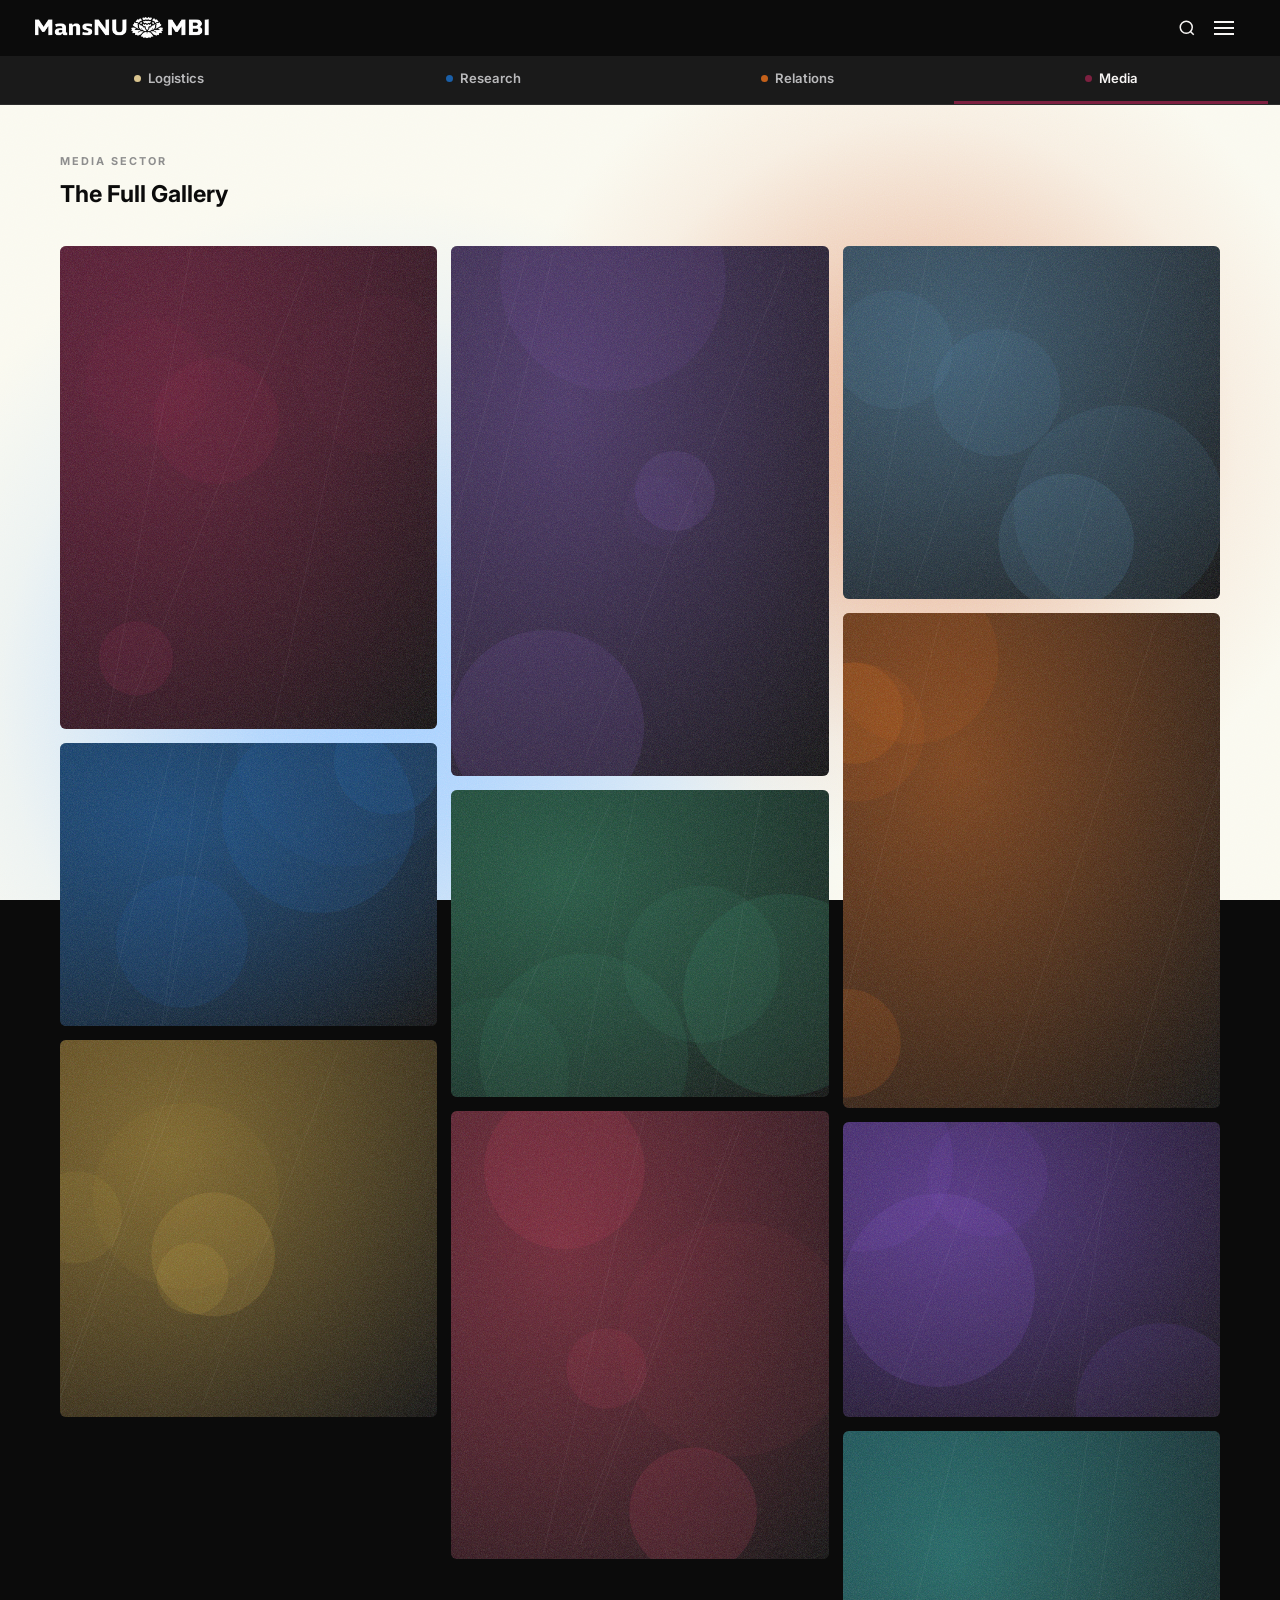
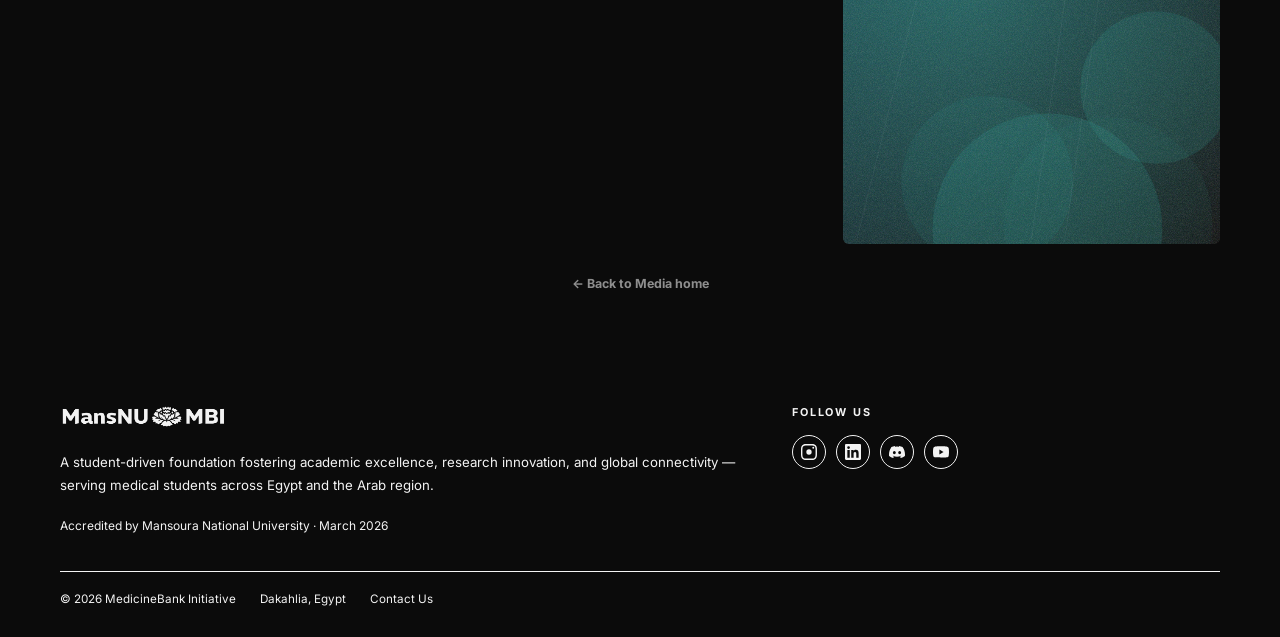
==== gallery.html @ 101fdbd1 "Add initial gallery.html structure and content" ====
<!DOCTYPE html>
<html lang="en">
<head>
  <meta charset="UTF-8" />
  <meta name="viewport" content="width=device-width, initial-scale=1, viewport-fit=cover" />
  <title>Gallery · Media · MedicineBank Initiative</title>
  <meta name="description" content="The Media sector of MedicineBank — films, series, podcasts and galleries for medical students across Egypt and the Arab region." />
  <link rel="preconnect" href="https://fonts.googleapis.com" />
  <link rel="preconnect" href="https://fonts.gstatic.com" crossorigin />
  <link href="https://fonts.googleapis.com/css2?family=Inter:wght@300;400;600;700;900&family=Merriweather:wght@300;700&display=swap" rel="stylesheet" />
  <link rel="stylesheet" href="css/style.css" />
  <script>
    (function () {
      var saved = localStorage.getItem('mb_theme');
      document.body && document.body.classList.add(saved === 'theme-dark' ? 'theme-dark' : 'theme-light');
      document.documentElement.classList.add(saved === 'theme-dark' ? 'theme-dark' : 'theme-light');
    })();
  </script>
</head>
<body class="theme-light">
  <div class="bloom-bg" id="bloomBg"></div>

  <header class="site-header">
    <a href="/" class="logo">
      <img src="assets/IMG_8013.png" alt="MedicineBank" />
    </a>

    <div class="header-right">
      <button class="search-btn" id="searchBtn" type="button" aria-label="Search" aria-expanded="false">
        <svg width="18" height="18" viewBox="0 0 24 24" fill="none" stroke="currentColor" stroke-width="2"><circle cx="11" cy="11" r="8"/><line x1="21" y1="21" x2="16.65" y2="16.65"/></svg>
      </button>
      <button class="burger-btn" id="burgerBtn" type="button" aria-label="Menu" aria-expanded="false">
        <span></span><span></span><span></span>
      </button>
    </div>
  </header>

  <nav class="burger-menu" id="burgerMenu" aria-label="Main menu">
    <div class="menu-account">
      <button class="menu-account-signed-out" id="acctSignedOut" type="button" onclick="window.location.href='https://mansnu.medicinebank.org/login.html'" style="display: inline-flex;">
        <svg width="14" height="14" viewBox="0 0 24 24" fill="none" stroke="currentColor" stroke-width="2"><path d="M20 21v-2a4 4 0 0 0-4-4H8a4 4 0 0 0-4 4v2"/><circle cx="12" cy="7" r="4"/></svg>
        Sign in
      </button>
    </div>

    <div class="menu-section-label">Appearance</div>
    <div class="theme-toggle-row">
      <button class="theme-pill active" data-theme="theme-light" type="button">Light</button>
      <button class="theme-pill" data-theme="theme-dark" type="button">Dark</button>
    </div>
    <hr />

    <a href="https://mansnu.medicinebank.org/#newsletter" class="nav-link">Newsletter</a>
    <a href="https://mansnu.medicinebank.org/profile.html">My Profile</a>
    <a href="https://mansnu.medicinebank.org/saved.html">Saved Articles</a>
    <hr />

    <div class="menu-section-label">Quick Links</div>
    <a class="menu-quicklink" href="https://mansnu.medicinebank.org/membership.html">
      <svg viewBox="0 0 24 24" fill="none" stroke="currentColor" stroke-width="2"><path d="M16 21v-2a4 4 0 0 0-4-4H6a4 4 0 0 0-4 4v2"/><circle cx="9" cy="7" r="4"/><path d="M22 21v-2a4 4 0 0 0-3-3.87"/><path d="M16 3.13a4 4 0 0 1 0 7.75"/></svg>
      Membership
    </a>
    <a class="menu-quicklink" href="https://mansnu.medicinebank.org/calendar.html">
      <svg viewBox="0 0 24 24" fill="none" stroke="currentColor" stroke-width="2"><rect x="3" y="4" width="18" height="18" rx="2"/><path d="M16 2v4M8 2v4M3 10h18"/></svg>
      Calendar
    </a>
    <a class="menu-quicklink" href="https://mansnu.medicinebank.org/scope.html">
      <svg viewBox="0 0 24 24" fill="none" stroke="currentColor" stroke-width="2"><circle cx="12" cy="12" r="10"/><circle cx="12" cy="12" r="4"/><path d="M12 2v4M12 18v4M2 12h4M18 12h4"/></svg>
      Scope
    </a>
    <hr />

    <a href="https://mansnu.medicinebank.org/about.html">About Us</a>
    <a href="mailto:eyadd@icloud.com">Contact</a>
    <a href="https://mansnu.medicinebank.org/settings.html">Settings</a>
  </nav>

  <div class="search-overlay" id="searchOverlay">
    <div class="search-top">
      <div class="search-input-wrap">
        <svg viewBox="0 0 24 24" fill="none" stroke="currentColor" stroke-width="2"><circle cx="11" cy="11" r="8"/><line x1="21" y1="21" x2="16.65" y2="16.65"/></svg>
        <input type="text" id="searchInput" placeholder="Search films, series, podcasts & galleries…" autocomplete="off" />
      </div>
      <button class="search-close-btn" id="searchCloseBtn" type="button" aria-label="Close search">
        <svg width="16" height="16" viewBox="0 0 24 24" fill="none" stroke="currentColor" stroke-width="2"><line x1="18" y1="6" x2="6" y2="18"/><line x1="6" y1="6" x2="18" y2="18"/></svg>
      </button>
    </div>
    <div class="search-results" id="searchResults">
      <div class="search-empty">Start typing to search the Media library.</div>
    </div>
  </div>

  <nav class="secondary-nav" id="secondary-nav" aria-label="Sectors">
    <ul>
      <li><a class="sector-tab log" href="https://logistics.medicinebank.org">Logistics</a></li>
      <li><a class="sector-tab res" href="https://research.medicinebank.org">Research</a></li>
      <li><a class="sector-tab rel" href="https://relations.medicinebank.org">Relations</a></li>
      <li><a class="sector-tab med" href="https://media.medicinebank.org" aria-current="page">Media</a></li>
    </ul>
  </nav>

  <main id="main">
    <section aria-label="Full gallery" id="gallery" style="padding-top:48px">
      <div class="inner">
        <div class="section-header fade-up">
          <p class="label-tag">Media Sector</p>
          <h2 class="section-title">The Full Gallery</h2>
        </div>
        <div class="gallery-grid" id="fullGallery"></div>
        <p style="margin-top:26px;text-align:center"><a class="row-more" href="index.html">&larr; Back to Media home</a></p>
      </div>
    </section>
  </main>

  <footer id="contact">
    <div class="footer-inner">
      <div>
        <div class="footer-logo">
          <img src="assets/IMG_8013.png" alt="MedicineBank" />
        </div>
        <p class="footer-desc">A student-driven foundation fostering academic excellence, research innovation, and global connectivity — serving medical students across Egypt and the Arab region.</p>
        <p class="footer-accred">Accredited by Mansoura National University · March 2026</p>
      </div>
      <div>
        <p class="footer-col-title">Follow Us</p>
        <div class="social-icons">
          <a href="https://www.instagram.com/medicinebank.in?igsh=MXUzdmx6YXM3cW1xeQ==" target="_blank" class="social-icon" aria-label="Instagram">
            <svg viewBox="0 0 24 24"><path d="M12 2.163c3.204 0 3.584.012 4.85.07 1.366.062 2.633.332 3.608 1.308.975.975 1.245 2.242 1.308 3.608.058 1.266.07 1.646.07 4.85s-.012 3.584-.07 4.85c-.062 1.366-.332 2.633-1.308 3.608-.975.975-2.242 1.245-3.608 1.308-1.266.058-1.646.07-4.85.07s-3.584-.012-4.85-.07c-1.366-.062-2.633-.332-3.608-1.308C2.495 19.483 2.225 18.216 2.163 16.85 2.105 15.584 2.093 15.204 2.093 12s.012-3.584.07-4.85c.062-1.366.332-2.633 1.308-3.608C4.446 2.495 5.713 2.225 7.079 2.163 8.345 2.105 8.725 2.093 12 2.093zm0-2.163C8.741 0 8.332.013 7.052.072 5.197.157 3.355.673 1.998 2.03.641 3.387.125 5.229.04 7.084-.019 8.364 0 8.773 0 12c0 3.227.013 3.636.072 4.916.085 1.855.601 3.697 1.958 5.054 1.357 1.357 3.199 1.873 5.054 1.958C8.364 23.987 8.773 24 12 24c3.227 0 3.636-.013 4.916-.072 1.855-.085 3.697-.601 5.054-1.958 1.357-1.357 1.873-3.199 1.958-5.054.059-1.28.072-1.689.072-4.916 0-3.227-.013-3.636-.072-4.916-.085-1.855-.601-3.697-1.958-5.054C20.613.673 18.771.157 16.916.072 15.636.013 15.227 0 12 0zm0 5.838a6.162 6.162 0 1 0 0 12.324 6.162 6.162 0 0 1 0-12.324zM12 16a4 4 0 1 1 0-8 4 4 0 0 1 0 8zm6.406-11.845a1.44 1.44 0 1 0 0 2.881 1.44 1.44 0 0 0 0-2.881z"/></svg>
          </a>
          <a href="https://www.linkedin.com/company/medicinebank/" target="_blank" class="social-icon" aria-label="LinkedIn">
            <svg viewBox="0 0 24 24"><path d="M20.447 20.452h-3.554v-5.569c0-1.328-.027-3.037-1.852-3.037-1.853 0-2.136 1.445-2.136 2.939v5.667H9.351V9h3.414v1.561h.046c.477-.9 1.637-1.85 3.37-1.85 3.601 0 4.267 2.37 4.267 5.455v6.286zM5.337 7.433a2.062 2.062 0 0 1-2.063-2.065 2.064 2.064 0 1 1 2.063 2.065zm1.782 13.019H3.555V9h3.564v11.452zM22.225 0H1.771C.792 0 0 .774 0 1.729v20.542C0 23.227.792 24 1.771 24h20.451C23.2 24 24 23.227 24 22.271V1.729C24 .774 23.2 0 22.222 0h.003z"/></svg>
          </a>
          <a href="https://discord.gg/jsY3mGPKC4" target="_blank" class="social-icon" aria-label="Discord">
            <svg viewBox="0 0 24 24"><path d="M20.317 4.37a19.791 19.791 0 0 0-4.885-1.515.074.074 0 0 0-.079.037c-.21.375-.444.864-.608 1.25a18.27 18.27 0 0 0-5.487 0 12.64 12.64 0 0 0-.617-1.25.077.077 0 0 0-.079-.037A19.736 19.736 0 0 0 3.677 4.37a.07.07 0 0 0-.032.027C.533 9.046-.32 13.58.099 18.057a.082.082 0 0 0 .031.057 19.9 19.9 0 0 0 5.993 3.03.078.078 0 0 0 .084-.028 14.09 14.09 0 0 0 1.226-1.994.076.076 0 0 0-.041-.106 13.107 13.107 0 0 1-1.872-.892.077.077 0 0 1-.008-.128 10.2 10.2 0 0 0 .372-.292.074.074 0 0 1 .077-.01c3.928 1.793 8.18 1.793 12.062 0a.074.074 0 0 1 .078.01c.12.098.246.198.373.292a.077.077 0 0 1-.006.127 12.299 12.299 0 0 1-1.873.892.077.077 0 0 0-.041.107c.36.698.772 1.362 1.225 1.993a.076.076 0 0 0 .084.028 19.839 19.839 0 0 0 6.002-3.03.077.077 0 0 0 .032-.054c.5-5.177-.838-9.674-3.549-13.66a.061.061 0 0 0-.031-.03zM8.02 15.33c-1.183 0-2.157-1.085-2.157-2.419 0-1.333.956-2.419 2.157-2.419 1.21 0 2.176 1.096 2.157 2.42 0 1.333-.956 2.418-2.157 2.418zm7.975 0c-1.183 0-2.157-1.085-2.157-2.419 0-1.333.955-2.419 2.157-2.419 1.21 0 2.176 1.096 2.157 2.42 0 1.333-.946 2.418-2.157 2.418z"/></svg>
          </a>
          <a href="https://youtube.com/@medicinebank.initiative?si=7f8DzbPTSvQMQuYL" target="_blank" class="social-icon" aria-label="YouTube">
            <svg viewBox="0 0 24 24"><path d="M23.498 6.186a3.016 3.016 0 0 0-2.122-2.136C19.505 3.545 12 3.545 12 3.545s-7.505 0-9.377.505A3.017 3.017 0 0 0 .502 6.186C0 8.07 0 12 0 12s0 3.93.502 5.814a3.016 3.016 0 0 0 2.122 2.136c1.871.505 9.376.505 9.376.505s7.505 0 9.377-.505a3.015 3.015 0 0 0 2.122-2.136C24 15.93 24 12 24 12s0-3.93-.502-5.814zM9.545 15.568V8.432L15.818 12l-6.273 3.568z"/></svg>
          </a>
        </div>
      </div>
    </div>
    <hr class="footer-divider" />
    <div class="footer-bottom">
      <span>© 2026 MedicineBank Initiative</span>
      <span>Dakahlia, Egypt</span>
      <a href="mailto:eyadd@icloud.com">Contact Us</a>
    </div>
  </footer>

  <script src="js/data.js"></script>
  <script src="js/main.js"></script>
</body>
</html>
---- css/style.css ----
*, *::before, *::after { box-sizing: border-box; margin: 0; padding: 0; }

    :root {
      --black: #0b0b0b;
      --carbon-90: #1a1a1a;
      --carbon-80: #2b2b2b;
      --carbon-60: #58585b;
      --carbon-40: #8e8e8e;
      --carbon-30: #b9b9bb;
      --carbon-20: #d9d9d9;
      --carbon-05: #f5f5f5;
      --white: #f7f5f4;

      --blue:      #1a5fa8;
      --blue-dark: #134a85;
      --champ:     #b8973a;
      --champ-dark:#9a7d2e;
      /* Champagne token used for Logistics per request. */
      --champagne:      #d9c48f;
      --champagne-dark: #b8a06a;
      --burg:      #7d2040;
      --burg-dark: #621832;
      --orange:    #c4601a;
      --orange-dark:#a34e14;

      --safe-top: env(safe-area-inset-top, 0px);
      --safe-bottom: env(safe-area-inset-bottom, 0px);
    }

    html { background: var(--black); }

    body {
      --page-bg: transparent;
      --surface-bg: rgba(255,255,255,0.78);
      --surface-alt-bg: rgba(245,245,245,0.85);
      --text-primary: var(--black);
      --text-secondary: var(--carbon-60);
      --text-tertiary: var(--carbon-40);
      --divider: var(--carbon-20);

      font-family: 'Inter', sans-serif; background: var(--page-bg); color: var(--text-primary); line-height: 1.6;
      -webkit-user-select: none; user-select: none;
      -webkit-touch-callout: none;
      touch-action: manipulation;
      transition: background .2s ease, color .2s ease;
    }
    /* Light theme: page background is transparent so the animated
       "Pipo" bloom gradient (#bloomBg) shows through. */
    body.theme-light {
      --page-bg: transparent;
      --surface-bg: rgba(255,255,255,0.78);
      --surface-alt-bg: rgba(245,245,245,0.85);
      --text-primary: var(--black);
      --text-secondary: var(--carbon-60);
      --text-tertiary: var(--carbon-40);
      --divider: rgba(11,11,11,0.12);
    }
    body.theme-dark {
      --page-bg: #0e0e0e;
      --surface-bg: #161616;
      --surface-alt-bg: #1c1c1c;
      --text-primary: var(--white);
      --text-secondary: #b9b9bb;
      --text-tertiary: #8e8e8e;
      --divider: #2b2b2b;
    }
    input, textarea { -webkit-user-select: text; user-select: text; }

    a { color: inherit; text-decoration: none; }
    ul { list-style: none; }
    button { font-family: inherit; }

    body.menu-open { overflow: hidden; }

    /* ── BLOOM FIELD BACKGROUND ("Pipo" gradient) ──
       Full-bleed fixed layer behind everything. Background is rebuilt
       every frame by the rAF loop at the bottom of the page; the
       values below are the static fallback (same as t = 0). */
    .bloom-bg {
      position: fixed;
      inset: 0;
      z-index: -1;
      pointer-events: none;
      background-color: #FAF9EF;
      background-image:
        url("data:image/svg+xml,<svg xmlns='http://www.w3.org/2000/svg' width='120' height='120'><filter id='n'><feTurbulence type='fractalNoise' baseFrequency='0.9' numOctaves='2' stitchTiles='stitch'/></filter><rect width='100%' height='100%' filter='url(%23n)' opacity='0.305'/></svg>"),
        radial-gradient(circle at 68.1% 46.03%, rgba(230,176,147,1) 0%, rgba(230,176,147,0.844) 10.28%, rgba(230,176,147,0.5) 20.55%, rgba(230,176,147,0.156) 30.83%, rgba(230,176,147,0) 41.1%),
        radial-gradient(circle at 25.17% 75.99%, rgba(163,206,255,1) 0%, rgba(163,206,255,0.844) 11.15%, rgba(163,206,255,0.5) 22.3%, rgba(163,206,255,0.156) 33.45%, rgba(163,206,255,0) 44.6%),
        radial-gradient(circle at 53.11% 12.71%, rgba(250,249,239,1) 0%, rgba(250,249,239,0.844) 16.66%, rgba(250,249,239,0.5) 33.33%, rgba(250,249,239,0.156) 49.99%, rgba(250,249,239,0) 66.65%);
      background-size: 120px 120px, auto, auto, auto;
      background-blend-mode: overlay, normal, normal, normal;
    }
    body.theme-dark .bloom-bg { display: none; }

    /* ── HEADER ── */
    .site-header {
      background: var(--black);
      padding: var(--safe-top) 32px 0;
      display: flex;
      align-items: center;
      justify-content: space-between;
      position: sticky;
      top: 0;
      z-index: 1000;
      height: calc(var(--safe-top) + 56px);
    }

    .logo img { height: 28px; width: auto; display: block; }

    .header-right { display: flex; align-items: center; gap: 10px; }

    .search-btn {
      display: flex; align-items: center; justify-content: center;
      width: 34px; height: 34px; background: none; border: none; cursor: pointer;
      color: var(--white); padding: 0;
    }

    .burger-btn {
      display: flex; flex-direction: column; justify-content: center; gap: 4px;
      width: 34px; height: 34px; background: none; border: none; cursor: pointer;
      padding: 0;
    }
    .burger-btn span {
      display: block; width: 20px; height: 2px; background: var(--white);
      transition: transform .25s, opacity .2s;
    }
    .burger-btn.open span:nth-child(1) { transform: translateY(6px) rotate(45deg); }
    .burger-btn.open span:nth-child(2) { opacity: 0; }
    .burger-btn.open span:nth-child(3) { transform: translateY(-6px) rotate(-45deg); }

    /* ── BURGER MENU ── */
    .burger-menu {
      position: fixed;
      top: calc(var(--safe-top) + 56px);
      left: 0; right: 0; bottom: 0;
      background: var(--carbon-90);
      z-index: 1000;
      transform: translateX(100%);
      visibility: hidden;
      transition: transform .3s ease, visibility 0s linear .3s;
      padding: 0 0 calc(20px + var(--safe-bottom));
      overflow-y: auto;
    }
    .burger-menu.open {
      transform: translateX(0);
      visibility: visible;
      transition: transform .3s ease;
    }
    .burger-menu a {
      display: block; padding: 15px 24px; font-size: 0.9rem; font-weight: 600;
      color: var(--carbon-30); transition: background .15s, color .15s;
    }
    .burger-menu a:hover { background: var(--carbon-80); color: var(--white); }
    .burger-menu hr { border: none; border-top: 1px solid var(--carbon-80); margin: 10px 0; }

    .menu-section-label {
      font-size: 0.66rem; font-weight: 700; letter-spacing: 1.6px; text-transform: uppercase;
      color: var(--carbon-40); padding: 16px 24px 6px;
    }

    .menu-account { padding: 20px 24px 16px; border-bottom: 1px solid var(--carbon-80); margin-bottom: 4px; }
    .menu-account-signed-out {
      display: inline-flex; align-items: center; gap: 9px;
      background: rgba(255,255,255,0.07);
      border: 1px solid rgba(255,255,255,0.14);
      border-radius: 2px; padding: 12px 18px; width: 100%;
      font-size: 0.86rem; font-weight: 700; color: var(--white);
      cursor: pointer; transition: background .2s;
    }
    .menu-account-signed-out:hover { background: rgba(255,255,255,0.12); }

    .menu-account-signed-in { display: none; align-items: center; gap: 12px; cursor: pointer; }
    .menu-account-signed-in.visible { display: flex; }
    .account-pfp {
      width: 38px; height: 38px; border-radius: 50%;
      object-fit: cover; background: var(--carbon-80);
      border: 1px solid rgba(255,255,255,0.15);
      display: flex; align-items: center; justify-content: center;
      font-size: 0.8rem; font-weight: 700; color: var(--carbon-30);
      flex-shrink: 0;
    }
    .account-stats { display: flex; flex-direction: column; line-height: 1.3; }
    .account-name { font-size: 0.86rem; font-weight: 700; color: var(--white); }
    .account-substat { font-size: 0.72rem; color: var(--carbon-40); }

    .theme-toggle-row { display: flex; gap: 8px; padding: 0 24px 18px; }
    .theme-pill {
      flex: 1; padding: 10px 0; border-radius: 2px;
      border: 1px solid var(--carbon-80); background: transparent;
      color: var(--carbon-30); font-size: 0.8rem; font-weight: 700; cursor: pointer;
      font-family: inherit; transition: background .15s, color .15s, border-color .15s;
    }
    .theme-pill.active { background: var(--white); color: var(--black); border-color: var(--white); }
    .theme-pill:hover:not(.active) { border-color: var(--carbon-40); color: var(--white); }

    .menu-quicklink { display: flex; align-items: center; gap: 12px; }
    .menu-quicklink svg { width: 16px; height: 16px; flex-shrink: 0; color: var(--carbon-40); transition: color .15s; }
    .menu-quicklink:hover svg { color: var(--white); }

    /* ── SEARCH ── */
    .search-overlay {
      position: fixed;
      top: calc(var(--safe-top) + 56px);
      left: 0; right: 0; bottom: 0;
      background: var(--carbon-90);
      z-index: 1001;
      opacity: 0;
      transform: translateY(-10px);
      visibility: hidden;
      transition: opacity .22s ease, transform .22s ease, visibility 0s linear .22s;
      overflow-y: auto;
      padding: 18px 24px calc(18px + var(--safe-bottom));

      --surface-bg: var(--carbon-80);
      --surface-alt-bg: #343434;
      --text-primary: var(--white);
      --text-secondary: var(--carbon-30);
      --text-tertiary: var(--carbon-40);
      --divider: #3a3a3a;
    }
    .search-overlay.open {
      opacity: 1;
      transform: translateY(0);
      visibility: visible;
      transition: opacity .22s ease, transform .22s ease;
    }
    .search-top { display: flex; align-items: center; gap: 10px; margin-bottom: 20px; }
    .search-input-wrap {
      flex: 1; display: flex; align-items: center; gap: 10px;
      background: var(--carbon-80); border: 1px solid var(--carbon-60);
      border-radius: 2px; padding: 11px 14px;
    }
    .search-input-wrap svg { width: 16px; height: 16px; color: var(--carbon-40); flex-shrink: 0; }
    .search-input-wrap input {
      flex: 1; background: none; border: none; outline: none;
      color: var(--white); font-size: 0.9rem; font-family: inherit;
    }
    .search-input-wrap input::placeholder { color: var(--carbon-40); }
    .search-close-btn {
      width: 38px; height: 38px; border-radius: 50%; flex-shrink: 0;
      background: rgba(255,255,255,0.07); border: 1px solid rgba(255,255,255,0.14);
      color: var(--white); cursor: pointer;
      display: flex; align-items: center; justify-content: center;
      transition: background .15s;
    }
    .search-close-btn:hover { background: rgba(255,255,255,0.14); }
    .search-results { display: flex; flex-direction: column; gap: 14px; }

    /* ── SECONDARY NAV — static (no horizontal swipe/scroll), the four
       sector tabs stretch evenly and are centered as a group so none is
       pinned to the left or right edge. ── */
    .secondary-nav {
      background: var(--carbon-90);
      border-bottom: 1px solid var(--carbon-80);
      overflow-x: hidden;
      white-space: normal;
      position: sticky;
      top: calc(var(--safe-top) + 56px);
      z-index: 999;
    }
    .secondary-nav ul {
      display: flex;
      justify-content: center;
      align-items: center;
      flex-wrap: nowrap;
      padding: 0 12px;
    }
    .secondary-nav li { flex: 1 1 0; min-width: 0; display: flex; justify-content: center; }
    .secondary-nav li a {
      display: flex;
      justify-content: center;
      width: 100%;
      padding: 12px 10px;
      font-size: 0.82rem;
      font-weight: 600;
      color: var(--carbon-30);
      transition: color .2s;
      border-bottom: 3px solid transparent;
      text-align: center;
    }
    .secondary-nav li a:hover { color: var(--white); border-bottom-color: rgba(255,255,255,0.4); }
    .secondary-nav li a.sector-tab { display: flex; align-items: center; justify-content: center; gap: 7px; }
    .secondary-nav li a.sector-tab::before { content: ''; width: 7px; height: 7px; border-radius: 50%; flex-shrink: 0; }
    .secondary-nav li a.sector-tab.log::before { background: var(--champagne); }
    .secondary-nav li a.sector-tab.res::before { background: var(--blue); }
    .secondary-nav li a.sector-tab.rel::before { background: var(--orange); }
    .secondary-nav li a.sector-tab.med::before { background: var(--burg); }

    /* ── SECTIONS ── */
    section { padding: 60px 40px; }
    .inner { max-width: 1160px; margin: 0 auto; }

    .section-header { margin-bottom: 32px; }
    .label-tag {
      font-size: 0.68rem; font-weight: 700;
      letter-spacing: 2px; text-transform: uppercase;
      color: var(--text-tertiary); margin-bottom: 6px;
    }
    .section-title { font-size: 1.45rem; font-weight: 700; color: var(--text-primary); }

    /* ── FOOTER ── transparent, text auto-inverts against the gradient.
       mix-blend-mode: difference with white text flips every pixel to the
       opposite of whatever is behind it. Don't add transform / opacity /
       filter to the footer element itself — they break the blend. ── */
    footer {
      background: transparent;
      color: #fff;
      mix-blend-mode: difference;
      padding: 48px 40px calc(28px + var(--safe-bottom));
    }
    .footer-inner {
      max-width: 1160px; margin: 0 auto;
      display: grid; grid-template-columns: 1.6fr 1fr; gap: 48px; margin-bottom: 36px;
    }
    @media (max-width: 720px) { .footer-inner { grid-template-columns: 1fr; } }

    .footer-logo { margin-bottom: 14px; }
    .footer-logo img { height: 26px; filter: brightness(0) invert(1); }
    .footer-desc { font-size: 0.83rem; color: #fff; line-height: 1.7; margin-bottom: 20px; }
    .footer-accred { font-size: 0.75rem; color: #fff; }

    .footer-col-title { font-size: 0.68rem; font-weight: 700; letter-spacing: 1.8px; text-transform: uppercase; color: #fff; margin-bottom: 14px; }

    .social-icons { display: flex; gap: 10px; margin-top: 4px; }
    .social-icon {
      width: 34px; height: 34px; border-radius: 50%;
      background: transparent;
      border: 1px solid #fff;
      display: flex; align-items: center; justify-content: center;
      transition: opacity .2s; flex-shrink: 0;
    }
    .social-icon:hover { opacity: .6; }
    .social-icon svg { width: 16px; height: 16px; fill: #fff; }

    .footer-divider { max-width: 1160px; margin: 0 auto 18px; border: none; border-top: 1px solid #fff; }
    .footer-bottom {
      max-width: 1160px; margin: 0 auto;
      display: flex; flex-wrap: wrap; gap: 10px 24px;
      font-size: 0.73rem; color: #fff;
    }
    .footer-bottom a { color: #fff; }
    .footer-bottom a:hover { opacity: .6; }

    @media (max-width: 600px) {
      section { padding: 48px 20px; }
      .site-header { padding-left: 20px; padding-right: 20px; }
      footer { padding: 48px 20px calc(24px + var(--safe-bottom)); }
      /* Full-bleed images on phones: pull the image out of the section's
         side padding so it spans the entire screen width edge-to-edge;
         the text block below keeps its own inset via .feed-card-body. */
      #newsletter { padding-left: 0; padding-right: 0; }
      #newsletter .section-header { padding: 0 20px; }
    }
  
/* ══════════════════════════════════════════════════════════════
   MEDICINEBANK · MEDIA SECTOR — component styles
   Appended after the shared MedicineBank template base.
   Accent for Media: --burg (#7d2040), matching the sector dot.
   ══════════════════════════════════════════════════════════════ */

/* Current-sector indicator on the shared sectors bar */
.secondary-nav li a.sector-tab.med {
  color: var(--white);
  border-bottom-color: var(--burg);
}

/* ── HERO CAROUSEL — full-bleed fading slides (Netflix / AJ360 style) ── */
.hero-carousel {
  position: relative;
  height: 82vh;
  min-height: 480px;
  max-height: 860px;
  overflow: hidden;
  background: var(--black);
  color: #fff;
}
.hero-slide {
  position: absolute;
  inset: 0;
  opacity: 0;
  transition: opacity 1.1s ease;
  pointer-events: none;
}
.hero-slide.active { opacity: 1; pointer-events: auto; }
.hero-slide img {
  width: 100%; height: 100%;
  object-fit: cover;
  display: block;
  transform: scale(1.04);
  transition: transform 6s ease;
}
.hero-slide.active img { transform: scale(1); }
.hero-slide::after {
  content: '';
  position: absolute; inset: 0;
  background:
    linear-gradient(90deg, rgba(0,0,0,0.72) 0%, rgba(0,0,0,0.28) 45%, rgba(0,0,0,0) 70%),
    linear-gradient(0deg, rgba(11,11,11,0.92) 0%, rgba(11,11,11,0.25) 34%, rgba(11,11,11,0) 60%);
}
.hero-caption {
  position: absolute;
  left: 48px; right: 48px; bottom: 64px;
  max-width: 620px;
  z-index: 2;
}
.hero-eyebrow {
  display: inline-flex; align-items: center; gap: 8px;
  font-size: 0.68rem; font-weight: 700;
  letter-spacing: 2.4px; text-transform: uppercase;
  color: #f3d9e2;
  margin-bottom: 14px;
}
.hero-eyebrow::before {
  content: ''; width: 7px; height: 7px; border-radius: 50%;
  background: var(--burg);
  box-shadow: 0 0 0 3px rgba(125,32,64,0.35);
}
.hero-title {
  font-size: clamp(1.9rem, 4.6vw, 3.4rem);
  font-weight: 900;
  line-height: 1.08;
  letter-spacing: -0.5px;
  margin-bottom: 14px;
  text-wrap: balance;
}
.hero-dek {
  font-size: clamp(0.9rem, 1.4vw, 1.02rem);
  color: rgba(255,255,255,0.82);
  line-height: 1.6;
  margin-bottom: 24px;
  max-width: 54ch;
}
.hero-actions { display: flex; flex-wrap: wrap; gap: 12px; }
.hero-btn {
  display: inline-flex; align-items: center; gap: 9px;
  padding: 12px 22px;
  border: none; border-radius: 3px;
  font-size: 0.86rem; font-weight: 700;
  cursor: pointer;
  font-family: inherit;
  transition: background .2s, color .2s, transform .15s;
}
.hero-btn:active { transform: scale(0.97); }
.hero-btn svg { width: 15px; height: 15px; }
.hero-btn.primary { background: var(--white); color: var(--black); }
.hero-btn.primary:hover { background: #fff; }
.hero-btn.ghost {
  background: rgba(255,255,255,0.14);
  color: #fff;
  border: 1px solid rgba(255,255,255,0.28);
}
.hero-btn.ghost:hover { background: rgba(255,255,255,0.24); }

.hero-nav {
  position: absolute; top: 50%; transform: translateY(-50%);
  z-index: 3;
  width: 46px; height: 46px; border-radius: 50%;
  background: rgba(11,11,11,0.45);
  border: 1px solid rgba(255,255,255,0.22);
  color: #fff; cursor: pointer;
  display: flex; align-items: center; justify-content: center;
  opacity: 0;
  transition: opacity .25s, background .2s;
  backdrop-filter: blur(4px);
}
.hero-carousel:hover .hero-nav,
.hero-carousel:focus-within .hero-nav { opacity: 1; }
.hero-nav:hover { background: rgba(11,11,11,0.75); }
.hero-nav.prev { left: 18px; }
.hero-nav.next { right: 18px; }
.hero-nav svg { width: 18px; height: 18px; }

.hero-dots {
  position: absolute; right: 48px; bottom: 40px;
  z-index: 3;
  display: flex; gap: 8px;
}
.hero-dot {
  width: 26px; height: 3px;
  border: none; padding: 0;
  background: rgba(255,255,255,0.35);
  cursor: pointer;
  transition: background .3s;
}
.hero-dot.active { background: #fff; }

/* ── MEDIA ROWS — horizontal carousels with hover zoom + fade ── */
.media-row { padding: 44px 0 6px; }
.media-row .row-head {
  display: flex; align-items: baseline; justify-content: space-between;
  padding: 0 48px;
  margin-bottom: 4px;
}
.media-row .label-tag { margin-bottom: 2px; }
.row-title { font-size: 1.25rem; font-weight: 800; color: var(--text-primary); letter-spacing: -0.2px; }
.row-more {
  font-size: 0.78rem; font-weight: 700;
  color: var(--text-tertiary);
  display: inline-flex; align-items: center; gap: 5px;
  transition: color .2s;
}
.row-more:hover { color: var(--burg); }
.row-more svg { width: 13px; height: 13px; }

.row-wrap { position: relative; }
.row-scroller {
  display: flex; gap: 12px;
  overflow-x: auto;
  scroll-snap-type: x mandatory;
  padding: 14px 48px 30px;
  scrollbar-width: none;
  -ms-overflow-style: none;
}
.row-scroller::-webkit-scrollbar { display: none; }

.media-card {
  position: relative;
  flex: 0 0 auto;
  width: 264px;
  aspect-ratio: 16 / 10;
  scroll-snap-align: start;
  border-radius: 6px;
  overflow: hidden;
  background: var(--carbon-90);
  cursor: pointer;
  opacity: 0;
  transform: translateY(18px);
  transition: opacity .7s ease, transform .7s ease, box-shadow .3s ease;
}
.media-card.in { opacity: 1; transform: translateY(0); }
.media-card:hover {
  transform: translateY(-4px) scale(1.045);
  box-shadow: 0 14px 34px rgba(11,11,11,0.35);
  z-index: 2;
}
.media-card img { width: 100%; height: 100%; object-fit: cover; display: block; }
.media-card .card-scrim {
  position: absolute; inset: 0;
  background: linear-gradient(0deg, rgba(11,11,11,0.85) 0%, rgba(11,11,11,0.18) 48%, rgba(11,11,11,0) 72%);
  opacity: 0.92;
  transition: opacity .3s;
}
.media-card:hover .card-scrim { opacity: 1; }
.media-card .card-meta {
  position: absolute; left: 14px; right: 14px; bottom: 12px;
  color: #fff;
}
.media-card .card-kind {
  font-size: 0.6rem; font-weight: 700;
  letter-spacing: 1.8px; text-transform: uppercase;
  color: rgba(255,255,255,0.75);
  margin-bottom: 4px;
  display: flex; align-items: center; gap: 6px;
}
.media-card .card-kind::before {
  content: ''; width: 5px; height: 5px; border-radius: 50%;
  background: var(--burg);
}
.media-card .card-title { font-size: 0.92rem; font-weight: 700; line-height: 1.3; }
.media-card .card-sub {
  font-size: 0.72rem; color: rgba(255,255,255,0.66);
  max-height: 0; overflow: hidden;
  transition: max-height .35s ease, margin .35s ease;
}
.media-card:hover .card-sub { max-height: 3.2em; margin-top: 5px; }
.media-card .card-play {
  position: absolute; top: 12px; right: 12px;
  width: 34px; height: 34px; border-radius: 50%;
  background: rgba(11,11,11,0.55);
  border: 1px solid rgba(255,255,255,0.3);
  display: flex; align-items: center; justify-content: center;
  opacity: 0; transform: scale(0.8);
  transition: opacity .25s, transform .25s;
}
.media-card:hover .card-play { opacity: 1; transform: scale(1); }
.media-card .card-play svg { width: 13px; height: 13px; fill: #fff; margin-left: 1px; }

.row-btn {
  position: absolute; top: 0; bottom: 30px;
  width: 48px;
  z-index: 3;
  border: none;
  background: transparent;
  color: var(--text-primary);
  cursor: pointer;
  display: flex; align-items: center; justify-content: center;
  opacity: 0;
  transition: opacity .25s;
}
.row-wrap:hover .row-btn { opacity: 1; }
.row-btn.prev { left: 0; }
.row-btn.next { right: 0; }
.row-btn svg {
  width: 30px; height: 30px;
  padding: 7px;
  border-radius: 50%;
  background: var(--surface-bg);
  border: 1px solid var(--divider);
}
.row-btn:hover svg { color: var(--burg); }

/* ── GALLERY — masonry grid with film-grain texture ── */
.gallery-grid {
  columns: 3 280px;
  column-gap: 14px;
}
.gallery-item {
  position: relative;
  break-inside: avoid;
  margin-bottom: 14px;
  border-radius: 6px;
  overflow: hidden;
  cursor: pointer;
  opacity: 0;
  transform: translateY(22px);
  transition: opacity .8s ease, transform .8s ease;
}
.gallery-item.in { opacity: 1; transform: translateY(0); }
.gallery-item img { width: 100%; display: block; transition: transform .6s ease; }
.gallery-item:hover img { transform: scale(1.05); }
.gallery-item::after {
  /* film grain texture over every tile */
  content: '';
  position: absolute; inset: 0;
  background-image: url("data:image/svg+xml,<svg xmlns='http://www.w3.org/2000/svg' width='120' height='120'><filter id='n'><feTurbulence type='fractalNoise' baseFrequency='0.9' numOctaves='2' stitchTiles='stitch'/></filter><rect width='100%' height='100%' filter='url(%23n)' opacity='0.22'/></svg>");
  mix-blend-mode: overlay;
  pointer-events: none;
}
.gallery-item .g-scrim {
  position: absolute; inset: 0;
  background: linear-gradient(0deg, rgba(11,11,11,0.82) 0%, rgba(11,11,11,0) 55%);
  opacity: 0;
  transition: opacity .35s;
}
.gallery-item:hover .g-scrim { opacity: 1; }
.gallery-item .g-meta {
  position: absolute; left: 14px; right: 14px; bottom: 12px;
  color: #fff;
  opacity: 0;
  transform: translateY(8px);
  transition: opacity .35s, transform .35s;
}
.gallery-item:hover .g-meta { opacity: 1; transform: translateY(0); }
.gallery-item .g-title { font-size: 0.86rem; font-weight: 700; }
.gallery-item .g-sub { font-size: 0.7rem; color: rgba(255,255,255,0.7); margin-top: 2px; }

/* ── REVEAL ON SCROLL (generic fade) ── */
.fade-up { opacity: 0; transform: translateY(24px); transition: opacity .8s ease, transform .8s ease; }
.fade-up.in { opacity: 1; transform: translateY(0); }

/* ── SEARCH RESULT CARDS (media) ── */
.search-hit {
  display: flex; gap: 14px; align-items: center;
  padding: 10px;
  border: 1px solid var(--divider);
  border-radius: 6px;
  background: var(--surface-bg);
}
.search-hit img { width: 96px; aspect-ratio: 16/10; object-fit: cover; border-radius: 4px; flex-shrink: 0; }
.search-hit .hit-kind { font-size: 0.62rem; font-weight: 700; letter-spacing: 1.6px; text-transform: uppercase; color: var(--text-tertiary); }
.search-hit .hit-title { font-size: 0.9rem; font-weight: 700; color: var(--text-primary); }
.search-hit .hit-sub { font-size: 0.74rem; color: var(--text-secondary); }
.search-empty { color: var(--text-tertiary); font-size: 0.86rem; padding: 12px 4px; }

/* ── RESPONSIVE ── */
@media (max-width: 900px) {
  .hero-caption { left: 28px; right: 28px; bottom: 52px; }
  .hero-dots { right: 28px; bottom: 26px; }
}
@media (max-width: 600px) {
  .hero-carousel { height: 68vh; min-height: 420px; }
  .hero-caption { left: 20px; right: 20px; bottom: 46px; }
  .hero-dots { right: 20px; bottom: 20px; }
  .hero-nav { display: none; }
  .media-row .row-head { padding: 0 20px; }
  .row-scroller { padding: 12px 20px 24px; gap: 10px; }
  .media-card { width: 208px; }
  .row-btn { display: none; }
  .gallery-grid { columns: 2 150px; column-gap: 10px; }
  .gallery-item { margin-bottom: 10px; }
}

/* Respect reduced-motion: no animated reveals/transitions */
@media (prefers-reduced-motion: reduce) {
  *, *::before, *::after {
    transition-duration: 0.01ms !important;
    animation-duration: 0.01ms !important;
  }
}
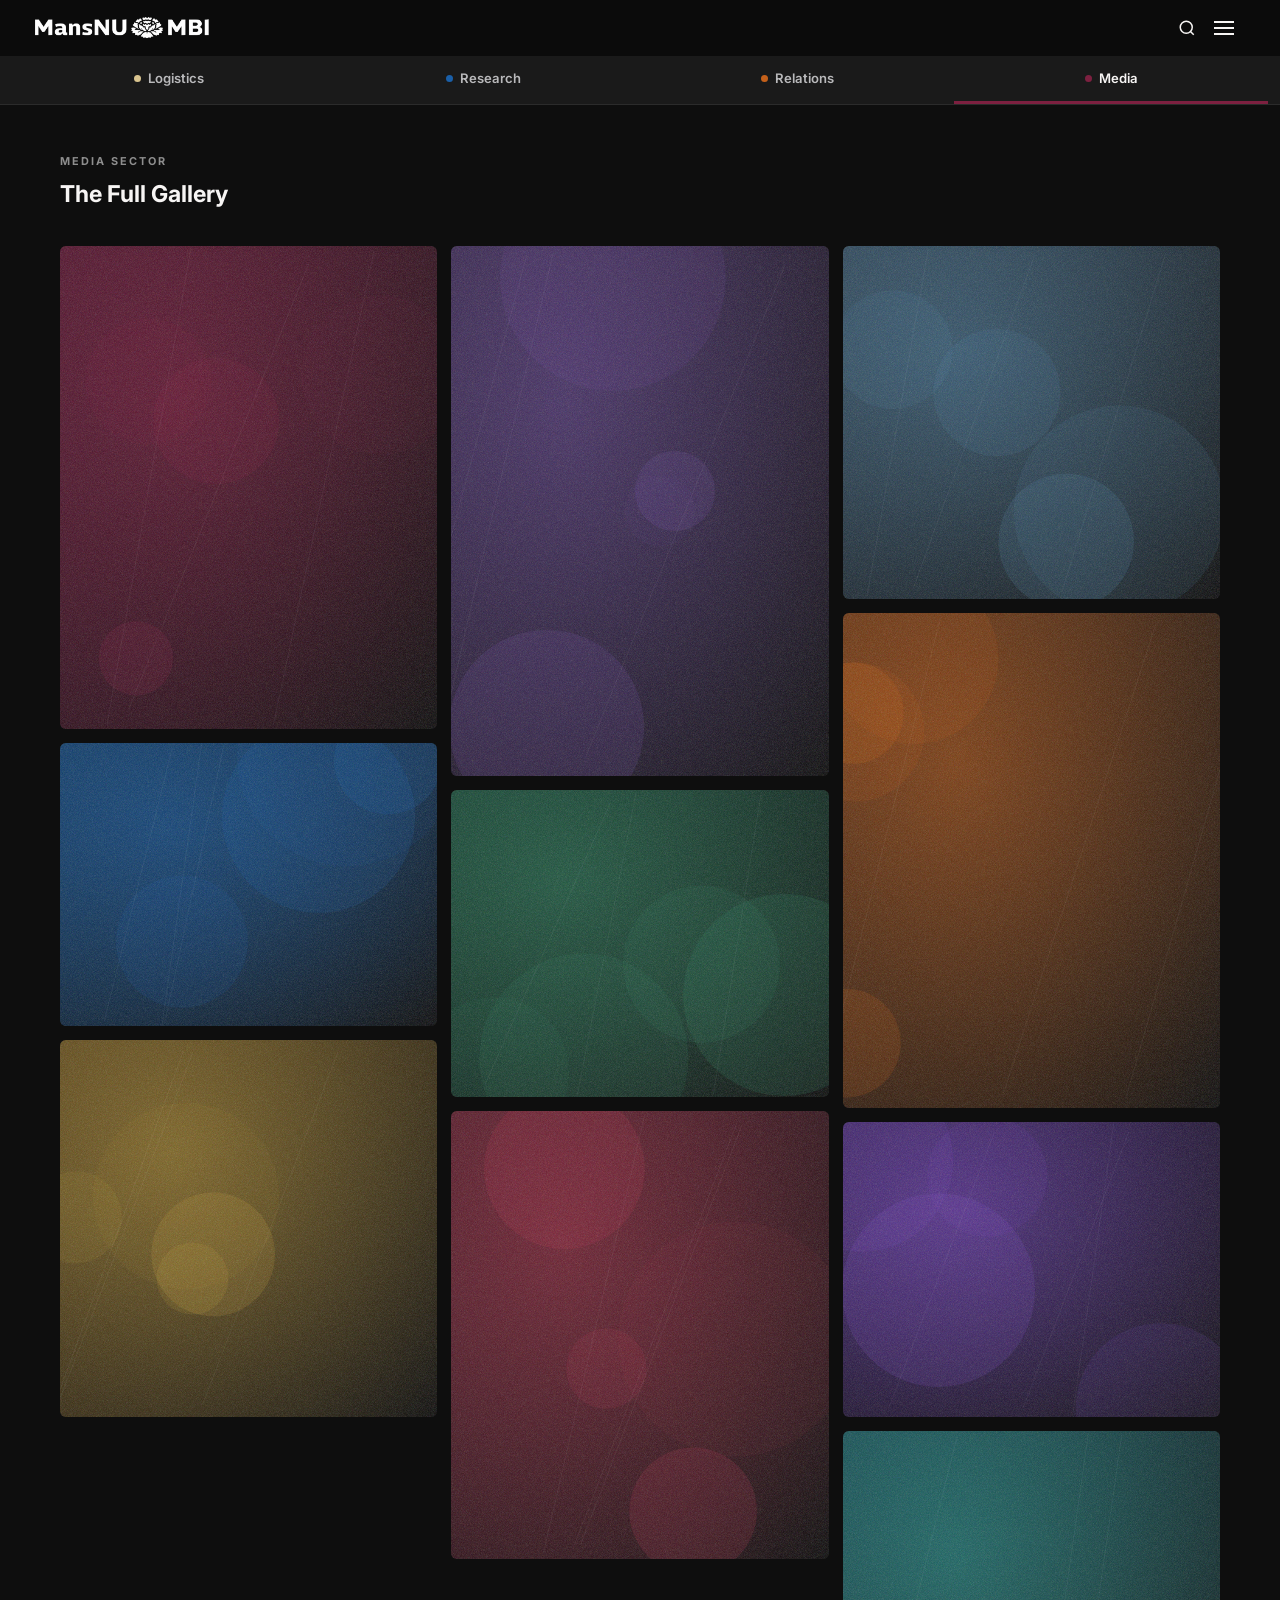
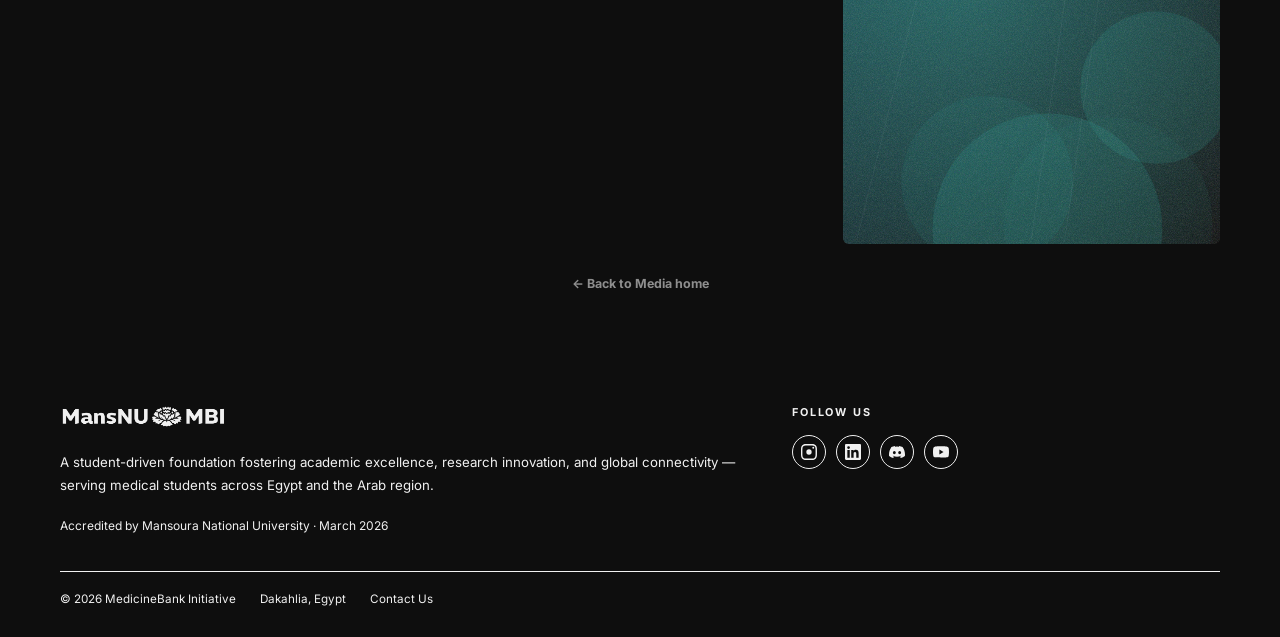
==== commit 85dc3ac6: "Dark-only mode: default body class to theme-dark (gallery)" ====
--- a/gallery.html
+++ b/gallery.html
@@ -17,7 +17,7 @@
     })();
   </script>
 </head>
-<body class="theme-light">
+<body class="theme-dark">
   <div class="bloom-bg" id="bloomBg"></div>
 
   <header class="site-header">
--- a/css/style.css
+++ b/css/style.css
@@ -687,3 +687,24 @@
     animation-duration: 0.01ms !important;
   }
 }
+
+/* ── CAROUSEL SNAP GUTTER FIX ──
+   Media rows snap cards with scroll-snap-align: start, but the snapport
+   defaulted to the scroller's edge, so after any horizontal scroll the
+   first card snapped flush against the screen edge while the row header
+   kept its gutter. scroll-padding-inline makes snapping respect the same
+   gutter as the scroller's padding: 48px on desktop, 20px on phones. */
+.row-scroller { scroll-padding-inline: 48px; }
+@media (max-width: 600px) {
+  .row-scroller { scroll-padding-inline: 20px; }
+}
+
+/* ── DARK-ONLY MODE ──────────────────────────────────────────────
+   Light mode is OFF (MB_LIGHT_MODE = false in the Theme section of
+   js/main.js): the site always renders dark and the Appearance
+   (Light / Dark) toggle in the menu stays hidden. To bring light
+   mode back, flip that switch to true - the toggle reappears on its
+   own and saved visitor choices apply again. No CSS edit needed. */
+body:not(.light-mode-on) .theme-toggle-row,
+body:not(.light-mode-on) .theme-toggle-row + hr { display: none; }
+body:not(.light-mode-on) .menu-section-label:has(+ .theme-toggle-row) { display: none; }
